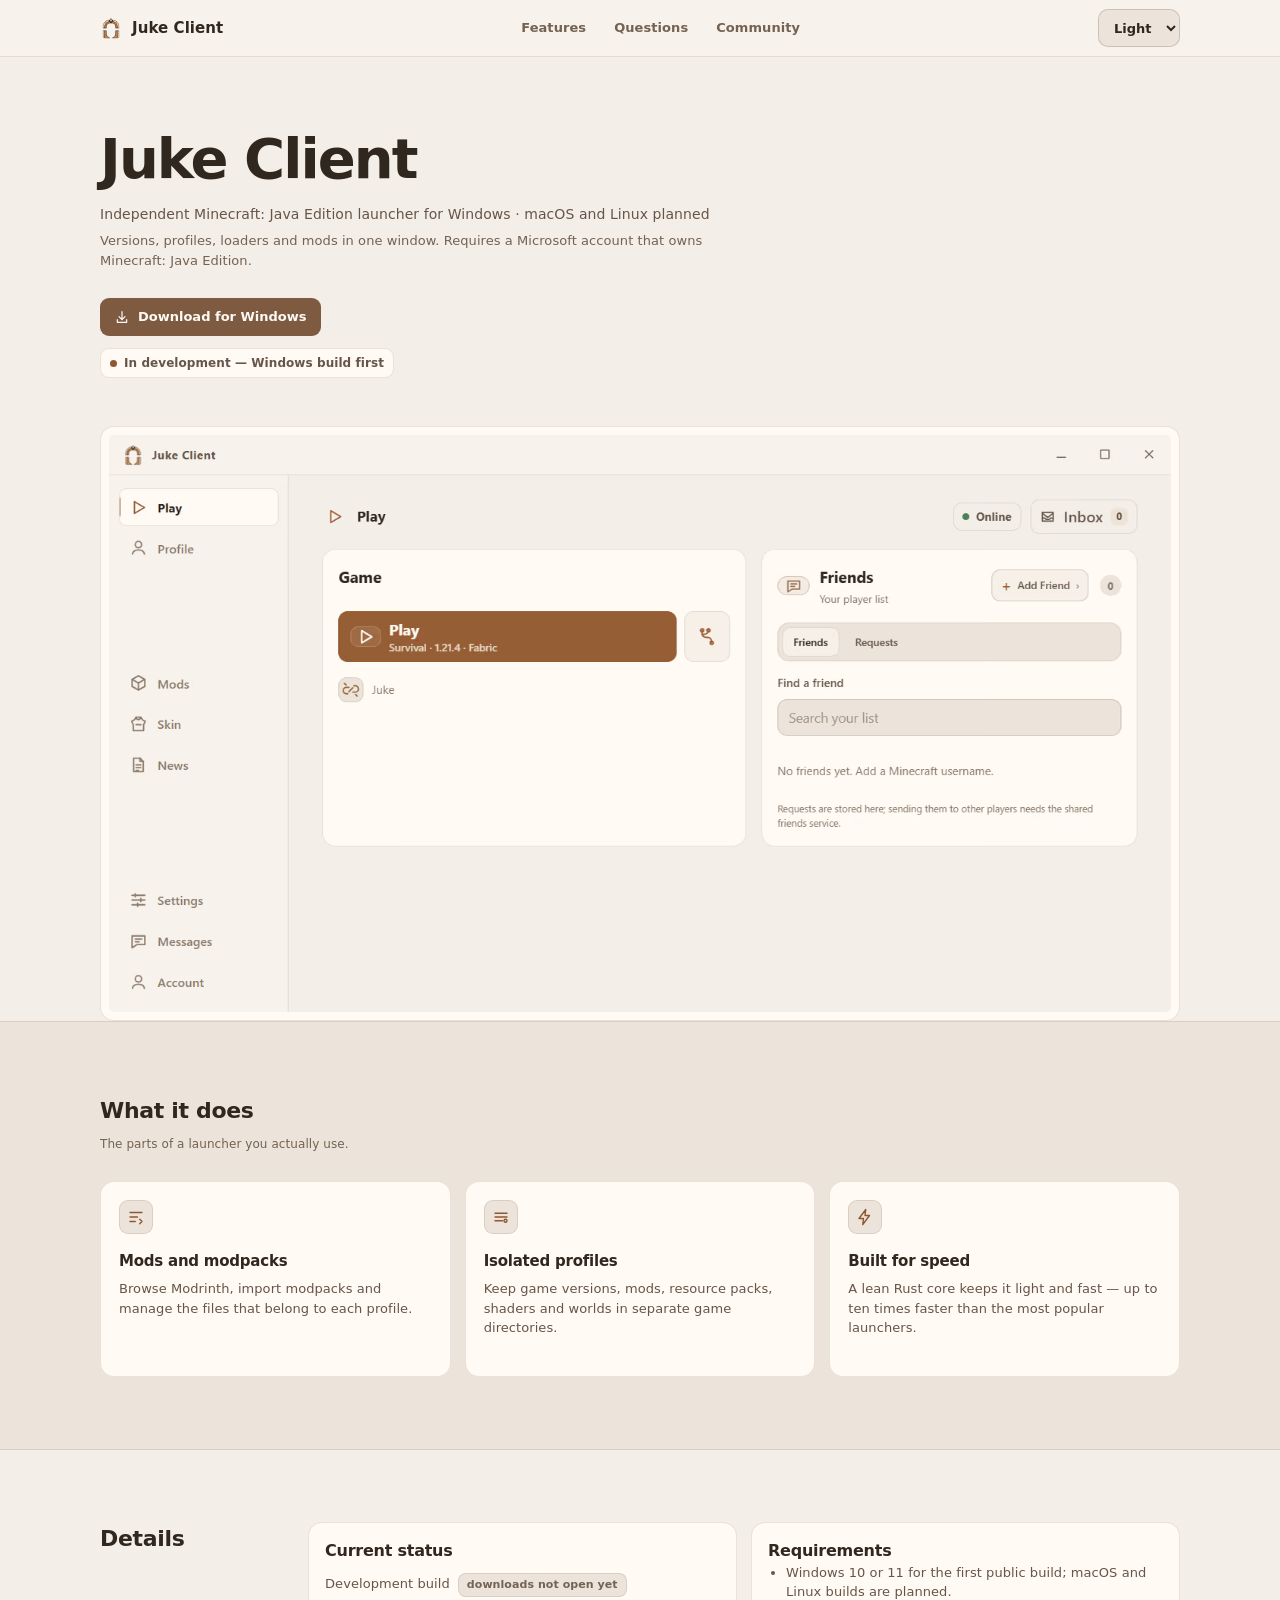
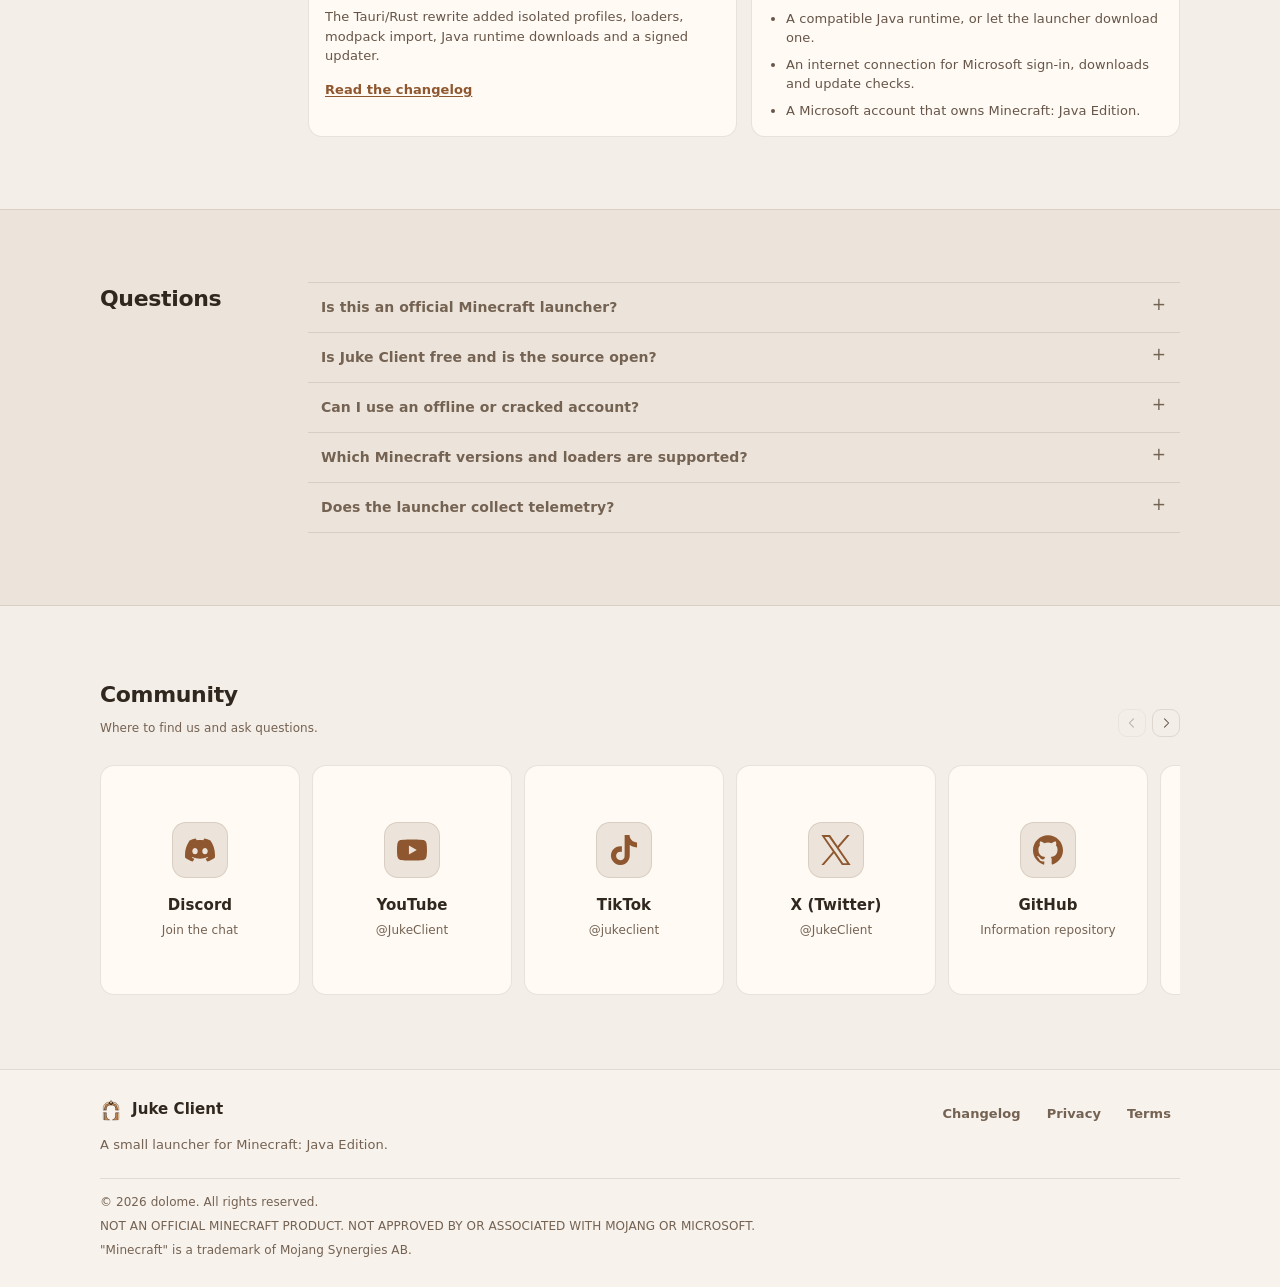
==== index.html @ 9946c4a0 "Publish redesigned static Juke Client site" ====
<!doctype html>
<html lang="en" data-theme="light">
<head>
  <meta charset="utf-8">
  <meta name="viewport" content="width=device-width, initial-scale=1">
  <title>Juke Client — Minecraft launcher for Windows</title>
  <meta name="description" content="Juke Client is an independent Minecraft: Java Edition launcher for Windows. Manage versions, profiles, loaders and mods in one app. macOS and Linux are planned.">
  <meta name="referrer" content="strict-origin-when-cross-origin">
  <meta http-equiv="Content-Security-Policy" content="default-src 'none'; base-uri 'none'; object-src 'none'; form-action 'none'; frame-src 'none'; child-src 'none'; worker-src 'none'; manifest-src 'self'; media-src 'none'; connect-src 'self'; img-src 'self' data:; font-src 'none'; script-src 'self'; style-src 'self'; upgrade-insecure-requests">
  <meta name="theme-color">
  <link rel="canonical" href="https://dolome.github.io/Juke-Client-Info/">
  <meta property="og:type" content="website">
  <meta property="og:site_name" content="Juke Client">
  <meta property="og:locale" content="en_US">
  <meta property="og:title" content="Juke Client — Minecraft launcher for Windows">
  <meta property="og:description" content="Manage Minecraft versions, isolated profiles, mod loaders and mods in one independent Windows launcher. macOS and Linux are planned.">
  <meta property="og:url" content="https://dolome.github.io/Juke-Client-Info/">
  <meta property="og:image" content="https://dolome.github.io/Juke-Client-Info/assets/social-preview.png">
  <meta property="og:image:width" content="1200">
  <meta property="og:image:height" content="630">
  <meta property="og:image:alt" content="Juke Client launcher preview">
  <meta name="twitter:card" content="summary_large_image">
  <meta name="twitter:title" content="Juke Client — Minecraft launcher for Windows">
  <meta name="twitter:description" content="Versions, profiles, loaders and mods in one independent Windows launcher. macOS and Linux are planned.">
  <meta name="twitter:image" content="https://dolome.github.io/Juke-Client-Info/assets/social-preview.png">
  <link rel="icon" href="assets/favicon.ico" sizes="any">
  <link rel="icon" href="assets/juke-icon.png" type="image/png">
  <link rel="apple-touch-icon" href="assets/apple-touch-icon.png">
  <link rel="manifest" href="site.webmanifest">
  <link rel="stylesheet" href="styles.css">
  <script src="theme-init.js"></script>
</head>
<body>
  <a class="skip-link" href="#main">Skip to content</a>

  <header class="site-header" id="top">
    <div class="container header-inner">
      <a class="brand" href="#top">
        <img src="assets/juke-icon.png" alt="" width="22" height="22">
        <span>Juke Client</span>
      </a>
      <nav class="site-nav" id="site-nav" aria-label="Main navigation">
        <a href="#features">Features</a>
        <a href="#questions">Questions</a>
        <a href="#community">Community</a>
      </nav>
      <div class="header-actions">
        <div class="theme-control">
          <label class="visually-hidden" for="theme-select">Colour theme</label>
          <select class="theme-select" id="theme-select" data-theme-select aria-keyshortcuts="S">
            <option value="light">Light</option>
            <option value="dark">Dark</option>
          </select>
        </div>
        <button class="nav-toggle" type="button" aria-expanded="false" aria-controls="site-nav" aria-label="Open navigation">
          <span></span><span></span>
        </button>
      </div>
      <span class="visually-hidden" id="theme-status" role="status" aria-live="polite"></span>
    </div>
  </header>

  <main id="main">
    <section class="hero" aria-labelledby="hero-title">
      <div class="container hero-copy">
        <h1 id="hero-title">Juke Client</h1>
        <p class="intro">Independent Minecraft: Java Edition launcher for Windows · macOS and Linux planned</p>
        <p class="lede">Versions, profiles, loaders and mods in one window. Requires a Microsoft account that owns Minecraft: Java Edition.</p>
        <div class="hero-actions">
          <button class="button primary" type="button" aria-disabled="true" aria-describedby="download-status">
            <svg class="ui-icon" viewBox="0 0 24 24" aria-hidden="true"><path d="M12 4v12M7.5 11.5 12 16l4.5-4.5"/><path d="M5 16v4h14v-4"/></svg>
            Download for Windows
          </button>
        </div>
        <p class="hero-note" id="download-status">In development — Windows build first</p>
      </div>

      <div class="container screenshot-wrap">
        <div class="panel screenshot-panel">
          <picture class="screenshot-picture" data-screenshot-picture>
            <source data-screenshot-source="avif-dark" type="image/avif" media="(prefers-color-scheme: dark)" srcset="assets/app-screenshot-700.avif 700w, assets/app-screenshot-1400.avif 1400w" sizes="(max-width: 640px) calc(100vw - 44px), (max-width: 1128px) calc(100vw - 60px), 1068px">
            <source data-screenshot-source="webp-dark" type="image/webp" media="(prefers-color-scheme: dark)" srcset="assets/app-screenshot-700.webp 700w, assets/app-screenshot-1400.webp 1400w" sizes="(max-width: 640px) calc(100vw - 44px), (max-width: 1128px) calc(100vw - 60px), 1068px">
            <source data-screenshot-source="png-dark" type="image/png" media="(prefers-color-scheme: dark)" srcset="assets/app-screenshot-700.png 700w, assets/app-screenshot.png 1400w" sizes="(max-width: 640px) calc(100vw - 44px), (max-width: 1128px) calc(100vw - 60px), 1068px">
            <source data-screenshot-source="avif-light" type="image/avif" srcset="assets/app-screenshot-light-700.avif 700w, assets/app-screenshot-light-1400.avif 1400w" sizes="(max-width: 640px) calc(100vw - 44px), (max-width: 1128px) calc(100vw - 60px), 1068px">
            <source data-screenshot-source="webp-light" type="image/webp" srcset="assets/app-screenshot-light-700.webp 700w, assets/app-screenshot-light-1400.webp 1400w" sizes="(max-width: 640px) calc(100vw - 44px), (max-width: 1128px) calc(100vw - 60px), 1068px">
            <img class="screenshot" data-screenshot src="assets/app-screenshot-light.png" srcset="assets/app-screenshot-light-700.png 700w, assets/app-screenshot-light.png 1400w" sizes="(max-width: 640px) calc(100vw - 44px), (max-width: 1128px) calc(100vw - 60px), 1068px" width="1400" height="760" alt="Juke Client Play screen showing a Minecraft Java Edition version with the Fabric loader" decoding="async" fetchpriority="high">
          </picture>
        </div>
      </div>
    </section>

    <section class="section section-alt" id="features" aria-labelledby="features-title">
      <div class="container">
        <div class="section-heading">
          <h2 id="features-title">What it does</h2>
          <p class="section-lead">The parts of a launcher you actually use.</p>
        </div>
        <div class="feature-grid">
          <article class="feature-card">
            <span class="feature-icon"><svg class="ui-icon" viewBox="0 0 24 24" aria-hidden="true"><path d="M4 6h16M4 12h10M4 18h7"/><path d="m17 15 3 3-3 3"/></svg></span>
            <h3>Mods and modpacks</h3>
            <p>Browse Modrinth, import modpacks and manage the files that belong to each profile.</p>
          </article>
          <article class="feature-card">
            <span class="feature-icon"><svg class="ui-icon" viewBox="0 0 24 24" aria-hidden="true"><path d="M4 7h16M4 12h16M4 17h10"/><circle cx="18" cy="17" r="2"/></svg></span>
            <h3>Isolated profiles</h3>
            <p>Keep game versions, mods, resource packs, shaders and worlds in separate game directories.</p>
          </article>
          <article class="feature-card">
            <span class="feature-icon"><svg class="ui-icon" viewBox="0 0 24 24" aria-hidden="true"><path d="M13 2 4 14h6l-1 8 9-12h-6l1-8Z"/></svg></span>
            <h3>Built for speed</h3>
            <p>A lean Rust core keeps it light and fast — up to ten times faster than the most popular launchers.</p>
          </article>
        </div>
      </div>
    </section>

    <section class="section" id="details" aria-labelledby="details-title">
      <div class="container details-layout">
        <div class="section-heading">
          <h2 id="details-title">Details</h2>
        </div>
        <div class="details-grid">
          <article class="detail-card">
            <h3>Current status</h3>
            <p class="version-line">Development build <span>downloads not open yet</span></p>
            <p>The Tauri/Rust rewrite added isolated profiles, loaders, modpack import, Java runtime downloads and a signed updater.</p>
            <a href="changelog.html">Read the changelog</a>
          </article>
          <article class="detail-card">
            <h3>Requirements</h3>
            <ul class="detail-list">
              <li>Windows 10 or 11 for the first public build; macOS and Linux builds are planned.</li>
              <li>A compatible Java runtime, or let the launcher download one.</li>
              <li>An internet connection for Microsoft sign-in, downloads and update checks.</li>
              <li>A Microsoft account that owns Minecraft: Java Edition.</li>
            </ul>
          </article>
        </div>
      </div>
    </section>

    <section class="section section-alt" id="questions" aria-labelledby="questions-title">
      <div class="container questions-layout">
        <div class="section-heading sticky-heading">
          <h2 id="questions-title">Questions</h2>
        </div>
        <div class="faq-list">
          <details>
            <summary>Is this an official Minecraft launcher?</summary>
            <p>No. Juke Client is independent. <strong>NOT AN OFFICIAL MINECRAFT PRODUCT. NOT APPROVED BY OR ASSOCIATED WITH MOJANG OR MICROSOFT.</strong></p>
          </details>
          <details>
            <summary>Is Juke Client free and is the source open?</summary>
            <p>Public builds are intended to be free. The launcher is proprietary with no open-source license; the public <code>Juke-Client-Info</code> repository contains project information only, and <code>Juke-Client-Releases</code> contains release assets only.</p>
          </details>
          <details>
            <summary>Can I use an offline or cracked account?</summary>
            <p>No. Sign-in uses a Microsoft account that owns Minecraft: Java Edition. Offline and cracked accounts are not supported.</p>
          </details>
          <details>
            <summary>Which Minecraft versions and loaders are supported?</summary>
            <p>Juke Client launches Java Edition profiles with Vanilla, Fabric, Forge, NeoForge or Quilt, using versions from the official version list where available.</p>
          </details>
          <details>
            <summary>Does the launcher collect telemetry?</summary>
            <p>No. There is no analytics or telemetry. Network requests are limited to Microsoft sign-in, Mojang version metadata and game downloads, Java runtime downloads when needed, loader metadata and files (Fabric, Forge, NeoForge and Quilt), mod catalogs, release news and update checks. See the <a href="privacy.html">privacy page</a> for the service list.</p>
          </details>
        </div>
      </div>
    </section>

    <section class="section community-section" id="community" aria-labelledby="community-title">
      <div class="container">
        <div class="community-head">
          <div class="section-heading">
            <h2 id="community-title">Community</h2>
            <p class="section-lead">Where to find us and ask questions.</p>
          </div>
          <div class="rail-tools">
            <div class="rail-buttons">
              <button class="rail-button" type="button" data-scroll-prev aria-label="Scroll community links left">
                <svg class="ui-icon" viewBox="0 0 24 24" aria-hidden="true"><path d="m14.5 5-7 7 7 7"/></svg>
              </button>
              <button class="rail-button" type="button" data-scroll-next aria-label="Scroll community links right">
                <svg class="ui-icon" viewBox="0 0 24 24" aria-hidden="true"><path d="m9.5 5 7 7-7 7"/></svg>
              </button>
            </div>
          </div>
        </div>
        <div class="social-scroller" role="region" aria-label="Community links" tabindex="0" data-social-scroller>
          <a class="social-card" href="https://discord.gg/7H2fPjX3np" target="_blank" rel="noopener noreferrer">
            <span class="social-icon"><svg class="brand-logo" viewBox="0 0 24 24" aria-hidden="true"><path d="M20.317 4.3698a19.7913 19.7913 0 00-4.8851-1.5152.0741.0741 0 00-.0785.0371c-.211.3753-.4447.8648-.6083 1.2495-1.8447-.2762-3.68-.2762-5.4868 0-.1636-.3933-.4058-.8742-.6177-1.2495a.077.077 0 00-.0785-.037 19.7363 19.7363 0 00-4.8852 1.515.0699.0699 0 00-.0321.0277C.5334 9.0458-.319 13.5799.0992 18.0578a.0824.0824 0 00.0312.0561c2.0528 1.5076 4.0413 2.4228 5.9929 3.0294a.0777.0777 0 00.0842-.0276c.4616-.6304.8731-1.2952 1.226-1.9942a.076.076 0 00-.0416-.1057c-.6528-.2476-1.2743-.5495-1.8722-.8923a.077.077 0 01-.0076-.1277c.1258-.0943.2517-.1923.3718-.2914a.0743.0743 0 01.0776-.0105c3.9278 1.7933 8.18 1.7933 12.0614 0a.0739.0739 0 01.0785.0095c.1202.099.246.1981.3728.2924a.077.077 0 01-.0066.1276 12.2986 12.2986 0 01-1.873.8914.0766.0766 0 00-.0407.1067c.3604.698.7719 1.3628 1.225 1.9932a.076.076 0 00.0842.0286c1.961-.6067 3.9495-1.5219 6.0023-3.0294a.077.077 0 00.0313-.0552c.5004-5.177-.8382-9.6739-3.5485-13.6604a.061.061 0 00-.0312-.0286zM8.02 15.3312c-1.1825 0-2.1569-1.0857-2.1569-2.419 0-1.3332.9555-2.4189 2.157-2.4189 1.2108 0 2.1757 1.0952 2.1568 2.419 0 1.3332-.9555 2.4189-2.1569 2.4189zm7.9748 0c-1.1825 0-2.1569-1.0857-2.1569-2.419 0-1.3332.9554-2.4189 2.1569-2.4189 1.2108 0 2.1757 1.0952 2.1568 2.419 0 1.3332-.946 2.4189-2.1568 2.4189Z"/></svg></span>
            <span class="social-copy"><strong>Discord</strong><span>Join the chat</span></span>
            <span class="visually-hidden"> (opens in a new tab)</span>
          </a>
          <a class="social-card" href="https://www.youtube.com/@JukeClient" target="_blank" rel="noopener noreferrer">
            <span class="social-icon"><svg class="brand-logo" viewBox="0 0 24 24" aria-hidden="true"><path d="M23.498 6.186a3.016 3.016 0 0 0-2.122-2.136C19.505 3.545 12 3.545 12 3.545s-7.505 0-9.377.505A3.017 3.017 0 0 0 .502 6.186C0 8.07 0 12 0 12s0 3.93.502 5.814a3.016 3.016 0 0 0 2.122 2.136c1.871.505 9.376.505 9.376.505s7.505 0 9.377-.505a3.015 3.015 0 0 0 2.122-2.136C24 15.93 24 12 24 12s0-3.93-.502-5.814zM9.545 15.568V8.432L15.818 12l-6.273 3.568z"/></svg></span>
            <span class="social-copy"><strong>YouTube</strong><span>@JukeClient</span></span>
            <span class="visually-hidden"> (opens in a new tab)</span>
          </a>
          <a class="social-card" href="https://www.tiktok.com/@jukeclient" target="_blank" rel="noopener noreferrer">
            <span class="social-icon"><svg class="brand-logo" viewBox="0 0 24 24" aria-hidden="true"><path d="M12.525.02c1.31-.02 2.61-.01 3.91-.02.08 1.53.63 3.09 1.75 4.17 1.12 1.11 2.7 1.62 4.24 1.79v4.03c-1.44-.05-2.89-.35-4.2-.97-.57-.26-1.1-.59-1.62-.93-.01 2.92.01 5.84-.02 8.75-.08 1.4-.54 2.79-1.35 3.94-1.31 1.92-3.58 3.17-5.91 3.21-1.43.08-2.86-.31-4.08-1.03-2.02-1.19-3.44-3.37-3.65-5.71-.02-.5-.03-1-.01-1.49.18-1.9 1.12-3.72 2.58-4.96 1.66-1.44 3.98-2.13 6.15-1.72.02 1.48-.04 2.96-.04 4.44-.99-.32-2.15-.23-3.02.37-.63.41-1.11 1.04-1.36 1.75-.21.51-.15 1.07-.14 1.61.24 1.64 1.82 3.02 3.5 2.87 1.12-.01 2.19-.66 2.77-1.61.19-.33.4-.67.41-1.06.1-1.79.06-3.57.07-5.36.01-4.03-.01-8.05.02-12.07z"/></svg></span>
            <span class="social-copy"><strong>TikTok</strong><span>@jukeclient</span></span>
            <span class="visually-hidden"> (opens in a new tab)</span>
          </a>
          <a class="social-card" href="https://x.com/JukeClient" target="_blank" rel="noopener noreferrer">
            <span class="social-icon"><svg class="brand-logo" viewBox="0 0 24 24" aria-hidden="true"><path d="M14.234 10.162 22.977 0h-2.072l-7.591 8.824L7.251 0H.258l9.168 13.343L.258 24H2.33l8.016-9.318L16.749 24h6.993zm-2.837 3.299-.929-1.329L3.076 1.56h3.182l5.965 8.532.929 1.329 7.754 11.09h-3.182z"/></svg></span>
            <span class="social-copy"><strong>X (Twitter)</strong><span>@JukeClient</span></span>
            <span class="visually-hidden"> (opens in a new tab)</span>
          </a>
          <a class="social-card" href="https://github.com/dolome/Juke-Client-Info" target="_blank" rel="noopener noreferrer">
            <span class="social-icon"><svg class="brand-logo" viewBox="0 0 24 24" aria-hidden="true"><path d="M12 .297c-6.63 0-12 5.373-12 12 0 5.303 3.438 9.8 8.205 11.385.6.113.82-.258.82-.577 0-.285-.01-1.04-.015-2.04-3.338.724-4.042-1.61-4.042-1.61C4.422 18.07 3.633 17.7 3.633 17.7c-1.087-.744.084-.729.084-.729 1.205.084 1.838 1.236 1.838 1.236 1.07 1.835 2.809 1.305 3.495.998.108-.776.417-1.305.76-1.605-2.665-.3-5.466-1.332-5.466-5.93 0-1.31.465-2.38 1.235-3.22-.135-.303-.54-1.523.105-3.176 0 0 1.005-.322 3.3 1.23.96-.267 1.98-.399 3-.405 1.02.006 2.04.138 3 .405 2.28-1.552 3.285-1.23 3.285-1.23.645 1.653.24 2.873.12 3.176.765.84 1.23 1.91 1.23 3.22 0 4.61-2.805 5.625-5.475 5.92.42.36.81 1.096.81 2.22 0 1.606-.015 2.896-.015 3.286 0 .315.21.69.825.57C20.565 22.092 24 17.592 24 12.297c0-6.627-5.373-12-12-12"/></svg></span>
            <span class="social-copy"><strong>GitHub</strong><span>Information repository</span></span>
            <span class="visually-hidden"> (opens in a new tab)</span>
          </a>
          <a class="social-card" href="https://www.reddit.com/user/JukeClient/" target="_blank" rel="noopener noreferrer">
            <span class="social-icon"><svg class="brand-logo" viewBox="0 0 24 24" aria-hidden="true"><path d="M12 0C5.373 0 0 5.373 0 12c0 3.314 1.343 6.314 3.515 8.485l-2.286 2.286C.775 23.225 1.097 24 1.738 24H12c6.627 0 12-5.373 12-12S18.627 0 12 0Zm4.388 3.199c1.104 0 1.999.895 1.999 1.999 0 1.105-.895 2-1.999 2-.946 0-1.739-.657-1.947-1.539v.002c-1.147.162-2.032 1.15-2.032 2.341v.007c1.776.067 3.4.567 4.686 1.363.473-.363 1.064-.58 1.707-.58 1.547 0 2.802 1.254 2.802 2.802 0 1.117-.655 2.081-1.601 2.531-.088 3.256-3.637 5.876-7.997 5.876-4.361 0-7.905-2.617-7.998-5.87-.954-.447-1.614-1.415-1.614-2.538 0-1.548 1.255-2.802 2.803-2.802.645 0 1.239.218 1.712.585 1.275-.79 2.881-1.291 4.64-1.365v-.01c0-1.663 1.263-3.034 2.88-3.207.188-.911.993-1.595 1.959-1.595Zm-8.085 8.376c-.784 0-1.459.78-1.506 1.797-.047 1.016.64 1.429 1.426 1.429.786 0 1.371-.369 1.418-1.385.047-1.017-.553-1.841-1.338-1.841Zm7.406 0c-.786 0-1.385.824-1.338 1.841.047 1.017.634 1.385 1.418 1.385.785 0 1.473-.413 1.426-1.429-.046-1.017-.721-1.797-1.506-1.797Zm-3.703 4.013c-.974 0-1.907.048-2.77.135-.147.015-.241.168-.183.305.483 1.154 1.622 1.964 2.953 1.964 1.33 0 2.47-.81 2.953-1.964.057-.137-.037-.29-.184-.305-.863-.087-1.795-.135-2.769-.135Z"/></svg></span>
            <span class="social-copy"><strong>Reddit</strong><span>u/JukeClient profile</span></span>
            <span class="visually-hidden"> (opens in a new tab)</span>
          </a>
          <a class="social-card" href="https://t.me/+VQWw-lqAehY3ZDhi" target="_blank" rel="noopener noreferrer">
            <span class="social-icon"><svg class="brand-logo" viewBox="0 0 24 24" aria-hidden="true"><path d="M11.944 0A12 12 0 0 0 0 12a12 12 0 0 0 12 12 12 12 0 0 0 12-12A12 12 0 0 0 12 0a12 12 0 0 0-.056 0zm4.962 7.224c.1-.002.321.023.465.14a.506.506 0 0 1 .171.325c.016.093.036.306.02.472-.18 1.898-.962 6.502-1.36 8.627-.168.9-.499 1.201-.82 1.23-.696.065-1.225-.46-1.9-.902-1.056-.693-1.653-1.124-2.678-1.8-1.185-.78-.417-1.21.258-1.91.177-.184 3.247-2.977 3.307-3.23.007-.032.014-.15-.056-.212s-.174-.041-.249-.024c-.106.024-1.793 1.14-5.061 3.345-.48.33-.913.49-1.302.48-.428-.008-1.252-.241-1.865-.44-.752-.245-1.349-.374-1.297-.789.027-.216.325-.437.893-.663 3.498-1.524 5.83-2.529 6.998-3.014 3.332-1.386 4.025-1.627 4.476-1.635z"/></svg></span>
            <span class="social-copy"><strong>Telegram</strong><span>Juke Client chat</span></span>
            <span class="visually-hidden"> (opens in a new tab)</span>
          </a>
        </div>
      </div>
    </section>
  </main>

  <footer class="site-footer">
    <div class="container footer-inner">
      <div>
        <a class="brand" href="#top">
          <img src="assets/juke-icon.png" alt="" width="22" height="22">
          <span>Juke Client</span>
        </a>
        <p>A small launcher for Minecraft: Java Edition.</p>
      </div>
      <nav aria-label="Footer navigation">
        <a href="changelog.html">Changelog</a>
        <a href="privacy.html">Privacy</a>
        <a href="terms.html">Terms</a>
      </nav>
    </div>
    <div class="container footer-bottom">
      <p>© 2026 dolome. All rights reserved.</p>
      <p>NOT AN OFFICIAL MINECRAFT PRODUCT. NOT APPROVED BY OR ASSOCIATED WITH MOJANG OR MICROSOFT.</p>
      <p>"Minecraft" is a trademark of Mojang Synergies AB.</p>
    </div>
  </footer>

  <script src="script.js" defer></script>
</body>
</html>
---- styles.css ----
/* Juke Client site — the same graphite, wood and brass tokens as the launcher. */
:root {
  color-scheme: light;
  --bg: #f3eee8;
  --bg-soft: #ece4da;
  --rail: #f7f2ec;
  --surface: #fffaf4;
  --surface-raised: #f7f0e8;
  --surface-hover: #eee3d7;
  --surface-inset: #ece4da;
  --line: rgba(75, 52, 34, .12);
  --line-strong: rgba(75, 52, 34, .2);
  --text: #30271f;
  --text-soft: #665548;
  --muted: #746252;
  --accent: #8e572f;
  --accent-strong: #7e4b2a;
  --accent-ink: #fffaf3;
  --danger: #b34c47;
  --success: #4d8258;
  --shadow: 0 18px 50px rgba(28, 42, 44, .1);
  --radius-lg: 14px;
  --radius-md: 10px;
  --radius-sm: 8px;
  /* Single source for the <meta name="theme-color"> values used by both JS files. */
  --theme-color-light: #f3eee8;
  --theme-color-dark: #1c1916;
}

html[data-theme="dark"] {
  color-scheme: dark;
  --bg: #1c1916;
  --bg-soft: #211c18;
  --rail: #1e1a17;
  --surface: #28221d;
  --surface-raised: #302820;
  --surface-hover: #3b3128;
  --surface-inset: #241f1a;
  --line: rgba(255, 255, 255, .1);
  --line-strong: rgba(255, 255, 255, .18);
  --text: #ededed;
  --text-soft: #bcbcbc;
  --muted: #969696;
  --accent: #d3935c;
  --accent-strong: #ad7043;
  --accent-ink: #28190f;
  --danger: #ef8e82;
  --success: #9acb9a;
  --shadow: 0 16px 40px rgba(0, 0, 0, .2);
}

*, *::before, *::after { box-sizing: border-box; }
[hidden] { display: none !important; }
html { scroll-behavior: smooth; scroll-padding-top: 76px; }
body {
  margin: 0;
  background: var(--bg);
  color: var(--text);
  font: 400 14px/1.5 "Segoe UI", Inter, system-ui, sans-serif;
  letter-spacing: .005em;
  -webkit-font-smoothing: antialiased;
  transition: background-color .25s ease, color .25s ease;
}
img { display: block; max-width: 100%; }
a { color: inherit; }
button, select { color: inherit; font: inherit; }
button { cursor: pointer; }
button:disabled { cursor: not-allowed; }
h1, h2, h3 { margin: 0; font-weight: 700; letter-spacing: -.015em; }
p, ul, ol { margin: 0; }
:focus-visible { outline: 2px solid var(--accent); outline-offset: 3px; }
::selection { background: var(--accent); color: var(--accent-ink); }

.visually-hidden {
  position: absolute !important;
  width: 1px !important;
  height: 1px !important;
  padding: 0 !important;
  margin: -1px !important;
  overflow: hidden !important;
  clip: rect(0, 0, 0, 0) !important;
  white-space: nowrap !important;
  border: 0 !important;
}

.ui-icon {
  width: 18px;
  height: 18px;
  fill: none;
  stroke: currentColor;
  stroke-width: 1.8;
  stroke-linecap: round;
  stroke-linejoin: round;
  flex: 0 0 auto;
  transition: color .15s ease, transform .15s ease;
}

.container { width: min(1080px, calc(100% - 48px)); margin-inline: auto; }
.skip-link {
  position: fixed;
  z-index: 100;
  top: -60px;
  left: 16px;
  padding: 8px 13px;
  border: 1px solid transparent;
  border-radius: 9px;
  background: var(--accent);
  color: var(--accent-ink);
  font-size: 12px;
  font-weight: 630;
  line-height: 1.25;
  text-decoration: none;
}
.skip-link:focus { top: 12px; }

/* Header — the same rail, nav buttons and controls as the launcher titlebar. */
.site-header {
  position: sticky;
  top: 0;
  z-index: 50;
  border-bottom: 1px solid var(--line);
  background: var(--rail);
}
.header-inner {
  display: flex;
  align-items: center;
  justify-content: space-between;
  gap: 24px;
  min-height: 56px;
}
.brand {
  display: inline-flex;
  align-items: center;
  gap: 10px;
  color: var(--text);
  font-size: 15px;
  font-weight: 650;
  text-decoration: none;
}
.brand img { width: 22px; height: 22px; border-radius: 7px; }
.site-nav { display: flex; align-items: center; gap: 6px; }
.site-nav a {
  padding: 7px 10px;
  border: 1px solid transparent;
  border-radius: 8px;
  color: var(--muted);
  font-size: 13px;
  font-weight: 590;
  text-decoration: none;
  transition: color .14s ease, background-color .14s ease, border-color .14s ease;
}
.site-nav a:hover {
  border-color: var(--line);
  background: var(--surface);
  color: var(--text);
}
.rail-button {
  display: inline-flex;
  width: 32px;
  height: 32px;
  align-items: center;
  justify-content: center;
  padding: 0;
  border: 1px solid var(--line);
  border-radius: 9px;
  background: transparent;
  color: var(--text-soft);
  transition: color .14s ease, background-color .14s ease, border-color .14s ease;
}
.rail-button:hover:not([aria-disabled="true"]) {
  border-color: var(--line-strong);
  background: var(--surface-hover);
  color: var(--accent);
}
.header-actions { display: inline-flex; align-items: center; gap: 8px; }
.theme-select {
  min-height: 38px;
  padding: 8px 11px;
  border: 1px solid var(--line-strong);
  border-radius: 10px;
  outline: 0;
  background: var(--surface-inset);
  color: var(--text);
  cursor: pointer;
  font-size: 13px;
  font-weight: 600;
  line-height: 1.25;
  transition: border-color .16s ease, background-color .16s ease;
}
.theme-select:hover { border-color: color-mix(in srgb, var(--accent) 35%, var(--line-strong)); }
.theme-select:focus { border-color: var(--accent); background: var(--surface); }
.nav-toggle { display: none; }
/* Without JavaScript there is no saved theme to apply and no rail state to
   track, so hide those controls instead of showing ones that do nothing. */
html:not(.js) .theme-control,
html:not(.js) .rail-tools { display: none; }

/* Buttons — launcher .button / .button.primary / .play:disabled patterns. */
.button {
  display: inline-flex;
  align-items: center;
  justify-content: center;
  gap: 8px;
  min-height: 38px;
  padding: 8px 13px;
  border: 1px solid var(--line-strong);
  border-radius: 9px;
  background: var(--surface-raised);
  color: var(--text-soft);
  cursor: pointer;
  font-size: 13px;
  font-weight: 630;
  line-height: 1.25;
  text-align: center;
  text-decoration: none;
  transition: background-color .14s ease, border-color .14s ease, color .14s ease, transform .14s ease;
}
.button:hover:not([aria-disabled="true"]) {
  border-color: var(--line-strong);
  background: var(--surface-hover);
  color: var(--text);
}
.button:active:not([aria-disabled="true"]) { transform: translateY(1px) scale(.99); }
.button.primary {
  border-color: transparent;
  background: var(--accent);
  color: var(--accent-ink);
}
.button.primary:hover:not([aria-disabled="true"]) {
  border-color: transparent;
  background: var(--accent-strong);
  color: var(--accent-ink);
}
/* The not-yet-available CTA keeps the launcher's muted Play-button look.
   Only saturation is reduced: opacity would drop text contrast below AA. */
.button[aria-disabled="true"] {
  cursor: not-allowed;
  border-color: transparent;
  background: var(--accent);
  color: var(--accent-ink);
  filter: saturate(.65);
}
.button .ui-icon { width: 16px; height: 16px; }
.rail-button:hover .ui-icon,
.button:not(.primary):hover .ui-icon,
.nav-toggle:hover .ui-icon { color: var(--accent); }
.button.primary:hover .ui-icon { color: var(--accent-ink); }

.panel {
  min-width: 0;
  border: 1px solid var(--line);
  border-radius: var(--radius-lg);
  background: var(--surface);
  box-shadow: none;
}

/* Hero */
.hero { padding: 72px 0 0; }
.hero-copy h1 { font-size: clamp(40px, 5.2vw, 56px); line-height: 1.06; letter-spacing: -.035em; }
.intro { max-width: 760px; margin-top: 16px; color: var(--text-soft); font-size: 14px; }
.lede { max-width: 620px; margin-top: 6px; color: var(--muted); font-size: 13px; }
.hero-actions { margin-top: 28px; }
/* Matches the launcher's compact .online-summary status chip. */
.hero-note {
  display: inline-flex;
  min-height: 30px;
  align-items: center;
  gap: 7px;
  margin-top: 12px;
  padding: 4px 9px;
  border: 1px solid var(--line);
  border-radius: 9px;
  background: var(--surface);
  color: var(--text-soft);
  font-size: 12px;
  font-weight: 600;
}
.hero-note::before {
  width: 7px;
  height: 7px;
  border-radius: 50%;
  background: var(--accent);
  content: "";
}
.screenshot-wrap { margin-top: 48px; }
.screenshot-panel { padding: 8px; }
.screenshot-picture { display: block; }
.screenshot {
  width: 100%;
  height: auto;
  border-radius: 5px;
  background: var(--surface-inset);
  opacity: 1;
  transition: opacity 200ms ease;
}
.screenshot.is-swapping { opacity: .5; }

/* Sections */
.section { padding: 72px 0; }
.section-alt { background: var(--bg-soft); border-block: 1px solid var(--line); }
.section-heading h2 { font-size: 22px; }
.section-lead { margin-top: 8px; color: var(--muted); font-size: 12px; }
.section-lead a { color: var(--accent); font-weight: 600; text-decoration: underline; text-underline-offset: 2px; }
.section-lead a:hover { text-decoration-thickness: 2px; }
.sticky-heading { position: sticky; top: 88px; }

/* Features — launcher cards: fixed radius, quiet borders, accent on hover. */
.feature-grid {
  display: grid;
  grid-template-columns: repeat(3, minmax(0, 1fr));
  gap: 14px;
  margin-top: 28px;
}
.feature-card {
  min-height: 196px;
  padding: 18px;
  border: 1px solid var(--line);
  border-radius: var(--radius-lg);
  background: var(--surface);
  transition: border-color .14s ease, background-color .14s ease;
}
.feature-card:hover { border-color: var(--line-strong); }
.feature-icon {
  display: grid;
  width: 34px;
  height: 34px;
  place-items: center;
  border: 1px solid var(--line);
  border-radius: 9px;
  background: var(--surface-inset);
  color: var(--accent);
}
.feature-card h3 { margin-top: 16px; font-size: 15px; }
.feature-card p { margin-top: 7px; color: var(--text-soft); font-size: 13px; }

/* Details */
.details-layout {
  display: grid;
  grid-template-columns: 160px minmax(0, 1fr);
  gap: 48px;
  align-items: start;
}
.details-grid {
  display: grid;
  grid-template-columns: repeat(2, minmax(0, 1fr));
  gap: 14px;
}
.detail-card {
  padding: 16px;
  border: 1px solid var(--line);
  border-radius: var(--radius-lg);
  background: var(--surface);
  transition: border-color .14s ease, background-color .14s ease;
}
.detail-card:hover { border-color: color-mix(in srgb, var(--accent) 48%, var(--line)); }
.detail-card h3 { font-size: 16px; }
.detail-card p { margin-top: 10px; color: var(--text-soft); font-size: 13px; }
.detail-card a { display: inline-block; margin-top: 14px; color: var(--accent); font-size: 13px; font-weight: 600; text-decoration: underline; text-underline-offset: 2px; }
.detail-card a:hover { text-decoration-thickness: 2px; }
.version-line { display: flex; align-items: baseline; gap: 8px; }
.version-line span {
  padding: 3px 8px;
  border: 1px solid var(--line);
  border-radius: 8px;
  background: var(--surface-inset);
  color: var(--muted);
  font-size: 11px;
  font-weight: 600;
}
.detail-list { padding-left: 18px; color: var(--text-soft); font-size: 13px; }
.detail-list li + li { margin-top: 7px; }

/* Questions */
.questions-layout {
  display: grid;
  grid-template-columns: 160px minmax(0, 1fr);
  gap: 48px;
  align-items: start;
}
.faq-list { border-top: 1px solid var(--line); }
.faq-list details { border-bottom: 1px solid var(--line); }
/* Accordion rows reuse the launcher's .nav-btn interaction pattern. */
.faq-list summary {
  position: relative;
  margin: 2px 0;
  padding: 11px 34px 11px 12px;
  border: 1px solid transparent;
  border-radius: 8px;
  color: var(--muted);
  cursor: pointer;
  font-size: 14px;
  font-weight: 590;
  list-style: none;
  transition: color .14s ease, background-color .14s ease, border-color .14s ease;
}
.faq-list summary::-webkit-details-marker { display: none; }
.faq-list summary:hover {
  border-color: var(--line);
  background: var(--surface);
  color: var(--text);
}
.faq-list details[open] summary {
  border-color: var(--line);
  background: var(--surface);
  color: var(--accent);
}
.faq-list summary::after {
  position: absolute;
  top: 10px;
  right: 13px;
  color: var(--muted);
  content: "+";
  font-size: 17px;
  font-weight: 400;
  line-height: 1;
}
.faq-list details[open] summary::after { color: var(--accent); content: "\2013"; }
.faq-list p {
  max-width: 680px;
  padding: 0 32px 16px 12px;
  color: var(--text-soft);
  font-size: 13px;
}
.faq-list p + p { margin-top: -10px; }
.faq-list code, .prose code {
  padding: 2px 6px;
  border: 1px solid var(--line);
  border-radius: 6px;
  background: var(--surface-inset);
  color: var(--accent);
  font-family: ui-monospace, SFMono-Regular, Consolas, monospace;
  font-size: 12px;
}
.faq-list a { color: var(--accent); text-decoration: underline; text-underline-offset: 2px; }
.faq-list a:hover { text-decoration-thickness: 2px; }

/* Community */
.community-section { padding-block: 72px; }
.community-head {
  display: flex;
  align-items: flex-end;
  justify-content: space-between;
  gap: 24px;
}
.rail-tools { display: flex; flex: 0 0 auto; align-items: center; }
.rail-buttons { display: flex; gap: 6px; }
.rail-button { width: 28px; height: 28px; }
.rail-button .ui-icon { width: 14px; height: 14px; }
.rail-button[aria-disabled="true"] { opacity: .4; cursor: default; }
.social-scroller {
  display: flex;
  gap: 12px;
  margin-top: 26px;
  padding: 2px;
  overflow-x: auto;
  overflow-y: hidden;
  overscroll-behavior-x: contain;
  scroll-snap-type: x mandatory;
  -webkit-overflow-scrolling: touch;
  /* Navigation is via the arrow buttons, pointer drag and keyboard. */
  scrollbar-width: none;
  -ms-overflow-style: none;
}
.social-scroller::-webkit-scrollbar { display: none; }
/* Without JS the arrows are hidden, so keep a usable mouse scrollbar. */
html:not(.js) .social-scroller { scrollbar-width: auto; -ms-overflow-style: auto; }
html:not(.js) .social-scroller::-webkit-scrollbar { display: block; }
.social-scroller.is-pointer-down { user-select: none; }
.social-scroller.is-dragging {
  cursor: grabbing;
  user-select: none;
  scroll-snap-type: none;
}
.social-scroller.is-dragging .social-card { pointer-events: none; }
.social-card {
  position: relative;
  display: flex;
  flex: 0 0 200px;
  flex-direction: column;
  align-items: center;
  justify-content: center;
  gap: 16px;
  min-height: 230px;
  padding: 18px 14px;
  border: 1px solid var(--line);
  border-radius: var(--radius-lg);
  background: var(--surface);
  color: var(--text);
  scroll-snap-align: start;
  text-align: center;
  text-decoration: none;
  -webkit-user-drag: none;
}
.social-card:hover { border-color: color-mix(in srgb, var(--accent) 48%, var(--line)); background: var(--surface-raised); }
.social-card:focus-visible { outline-offset: -3px; }
.social-icon {
  display: grid;
  width: 56px;
  height: 56px;
  place-items: center;
  border: 1px solid var(--line);
  border-radius: var(--radius-lg);
  background: var(--surface-inset);
  color: var(--accent);
  transition: color .14s ease, background-color .14s ease, border-color .14s ease;
}
.social-card:hover .social-icon { border-color: var(--line-strong); background: var(--surface-hover); }
.brand-logo { width: 30px; height: 30px; fill: currentColor; stroke: none; }
.social-copy strong { display: block; font-size: 15px; font-weight: 600; }
.social-copy > span {
  display: block;
  margin-top: 4px;
  color: var(--muted);
  font-size: 12px;
  overflow-wrap: anywhere;
}

/* Footer */
.site-footer { padding: 28px 0; border-top: 1px solid var(--line); background: var(--rail); }
.footer-inner { display: flex; justify-content: space-between; gap: 32px; }
.footer-inner > div > p { margin-top: 8px; color: var(--muted); font-size: 13px; }
.footer-inner nav { display: flex; flex-wrap: wrap; align-items: flex-start; gap: 4px 8px; }
.footer-inner nav a {
  padding: 5px 8px;
  border: 1px solid transparent;
  border-radius: 8px;
  color: var(--muted);
  font-size: 13px;
  font-weight: 590;
  text-decoration: none;
  transition: color .14s ease, background-color .14s ease, border-color .14s ease;
}
.footer-inner nav a:hover { border-color: var(--line); background: var(--surface); color: var(--text); }
.footer-bottom {
  margin-top: 24px;
  padding-top: 14px;
  border-top: 1px solid var(--line);
  color: var(--muted);
  font-size: 12px;
}
.footer-bottom p + p { margin-top: 6px; }
.site-footer-simple { padding: 20px 0; }
.site-footer-simple .footer-bottom { margin-top: 0; padding-top: 0; border-top: 0; }

/* Prose pages */
.prose { max-width: 760px; padding: 64px 0 88px; }
.eyebrow {
  color: var(--accent);
  font-size: 11px;
  font-weight: 700;
  letter-spacing: .08em;
  text-transform: uppercase;
}
.prose h1 { margin-top: 8px; font-size: 32px; letter-spacing: -.025em; }
.prose-lead { margin-top: 16px; color: var(--text-soft); font-size: 14px; }
.prose h2 {
  margin: 32px 0 12px;
  padding-top: 18px;
  border-top: 1px solid var(--line);
  font-size: 17px;
}
.prose p, .prose li { color: var(--text-soft); font-size: 13px; }
.prose p + p { margin-top: 12px; }
.prose ul, .prose ol { padding-left: 20px; }
.prose li + li { margin-top: 8px; }
.prose a { color: var(--accent); font-weight: 600; text-decoration: underline; text-underline-offset: 2px; }
.prose a:hover { text-decoration-thickness: 2px; }
.prose-back { margin-top: 28px; }
.check-list, .prose-list { list-style: none; padding: 0; }
.check-list li, .prose-list li { position: relative; padding-left: 28px; }
.check-list li::before {
  position: absolute;
  left: 2px;
  color: var(--accent);
  content: "\2713";
  font-weight: 700;
}
.prose-list { counter-reset: step; }
.prose-list li { counter-increment: step; }
.prose-list li::before {
  position: absolute;
  left: 0;
  color: var(--accent);
  content: counter(step) ".";
  font-weight: 600;
}
.table-wrap {
  margin-top: 16px;
  overflow-x: auto;
  border: 1px solid var(--line);
  border-radius: var(--radius-md);
  background: var(--surface);
}
.table-wrap:focus-visible { outline-offset: -3px; }
.table-wrap table { width: 100%; border-collapse: collapse; font-size: 13px; }
.table-wrap table.table-wide { min-width: 640px; }
.table-wrap caption {
  padding: 10px 14px;
  border-bottom: 1px solid var(--line);
  background: var(--surface-raised);
  color: var(--muted);
  font-size: 12px;
  font-weight: 600;
  text-align: left;
}
.table-wrap th, .table-wrap td {
  padding: 11px 14px;
  border-bottom: 1px solid var(--line);
  text-align: left;
  vertical-align: top;
}
.table-wrap thead th {
  background: var(--surface-inset);
  color: var(--text-soft);
  font-size: 11px;
  font-weight: 700;
  letter-spacing: .05em;
  text-transform: uppercase;
}
.table-wrap tbody th { width: 30%; color: var(--text); font-weight: 650; }
.table-wrap tbody td { color: var(--text-soft); }
.table-wrap tbody tr { transition: background-color .14s ease; }
.table-wrap tbody tr:hover { background: var(--surface-hover); }
.table-wrap tr:last-child > * { border-bottom: 0; }
.table-note {
  display: block;
  margin-top: 4px;
  color: var(--muted);
  font-size: 12px;
  font-weight: 400;
  line-height: 1.4;
}
.version-date {
  color: var(--muted);
  font-size: 14px;
  font-weight: 400;
  letter-spacing: 0;
  white-space: nowrap;
}

/* 404 */
.error-page { padding: 88px 0; }
.error-panel { max-width: 620px; margin-inline: auto; padding: 40px; text-align: center; }
.error-panel h1 { margin-top: 8px; font-size: 32px; }
.error-panel > p:not(.eyebrow) { margin-top: 12px; color: var(--text-soft); font-size: 14px; }
/* Peer navigation actions share one row of equal-width buttons, so no single
   label makes an uneven cluster. Two columns on small screens keep them even. */
.error-actions {
  display: grid;
  grid-template-columns: repeat(4, minmax(0, 1fr));
  gap: 10px;
  margin-top: 24px;
}

/* Theme switch: only the surfaces whose theme tokens actually change.
   Generic a/p/li/span/button selectors are deliberately absent: they made
   every hover fade and their (0,2,1) specificity killed .nav-toggle span's
   transform transition. Screenshot opacity is owned by .screenshot itself. */
html.theme-ready :is(
  body, .site-header, .site-footer, .site-nav, .brand, .theme-select,
  .nav-toggle, .rail-button, .button, .skip-link, .panel, .section-alt,
  .feature-card, .feature-icon, .detail-card, .hero-note, .faq-list,
  .faq-list summary, .version-line > span, .social-card, .social-icon,
  .social-copy strong, .table-wrap, .table-wrap thead th,
  .table-wrap caption, .table-wrap tbody tr, .footer-inner nav a,
  .faq-list code, .prose code, .error-panel
) {
  transition: background-color 180ms ease, border-color 180ms ease, color 180ms ease;
}
html.theme-ready :is(
  .intro, .lede, .section-lead, .section-lead a, .detail-card a,
  .faq-list p, .faq-list a, .social-copy > span,
  .footer-inner > div > p, .footer-bottom,
  .prose p, .prose li, .prose a,
  .table-wrap td, .table-wrap tbody th, .version-date, .eyebrow,
  .table-note, .error-panel > p:not(.eyebrow)
) {
  transition: color 180ms ease;
}

@media (max-width: 860px) {
  /* Three feature cards stay in one three-up row until the phone breakpoint;
     a two-column row would leave a lone card hanging on the second line. */
  .details-layout, .questions-layout { grid-template-columns: 1fr; gap: 24px; }
  .sticky-heading { position: static; }
}

@media (max-width: 640px) {
  .container { width: calc(100% - 32px); }
  .header-inner { min-height: 52px; }
  .site-nav {
    position: static;
    flex-direction: column;
    align-items: stretch;
    gap: 0;
    padding: 8px 0 4px;
    border-bottom: 1px solid var(--line);
  }
  .site-nav a { padding: 10px 0; }
  .nav-toggle { display: none; }
  html.js .site-nav {
    position: absolute;
    top: 100%;
    right: 0;
    left: 0;
    display: none;
    flex-direction: column;
    align-items: stretch;
    gap: 0;
    padding: 8px 16px 14px;
    border-bottom: 1px solid var(--line);
    background: var(--rail);
  }
  html.js .site-nav.is-open { display: flex; }
  html.js .nav-toggle {
    display: inline-flex;
    flex-direction: column;
    justify-content: center;
    gap: 5px;
    width: 34px;
    height: 34px;
    padding: 8px;
    border: 1px solid var(--line);
    border-radius: 9px;
    background: transparent;
    color: var(--text-soft);
  }
  .nav-toggle span { display: block; height: 1px; background: var(--text); transition: transform 160ms ease; }
  .nav-toggle[aria-expanded="true"] span:first-child { transform: translateY(3px) rotate(45deg); }
  .nav-toggle[aria-expanded="true"] span:last-child { transform: translateY(-3px) rotate(-45deg); }
  .hero { padding-top: 48px; }
  .hero-copy h1 { font-size: 38px; }
  .intro { font-size: 14px; }
  .section { padding: 52px 0; }
  .screenshot-wrap { margin-top: 32px; }
  .feature-grid, .details-grid { grid-template-columns: 1fr; }
  .community-head { align-items: flex-start; flex-direction: column; gap: 12px; }
  .rail-tools { width: 100%; justify-content: space-between; }
  .social-card { flex-basis: min(200px, calc(100vw - 56px)); }
  .footer-inner { flex-direction: column; gap: 20px; }
  .prose { padding-top: 44px; }
  .prose h1 { font-size: 30px; }
  .version-date { display: block; margin-top: 4px; white-space: normal; }
  .error-page { padding: 56px 0; }
  .error-panel { padding: 28px 20px; }
  .error-actions { grid-template-columns: repeat(2, minmax(0, 1fr)); }
}

@media (prefers-reduced-motion: reduce) {
  html { scroll-behavior: auto; }
  *, *::before, *::after { animation-duration: .01ms !important; transition-duration: .01ms !important; }
}

@media print {
  /* html[data-theme="dark"] has higher specificity than :root, so printing
     must match (or beat) it or dark-theme text stays light on white paper. */
  html[data-theme] {
    color-scheme: light;
    --bg: #ffffff;
    --bg-soft: #ffffff;
    --rail: #ffffff;
    --surface: #ffffff;
    --surface-raised: #ffffff;
    --surface-hover: #ffffff;
    --surface-inset: #ffffff;
    --line: #cccccc;
    --line-strong: #999999;
    --text: #000000;
    --text-soft: #222222;
    --muted: #444444;
    --accent: #000000;
    --accent-strong: #000000;
    --accent-ink: #ffffff;
    --danger: #000000;
    --success: #000000;
    --shadow: none;
  }
  body { background: #ffffff; color: #000000; font-size: 11pt; }
  .site-header, .nav-toggle, .hero-actions, .hero-note, .rail-tools,
  .social-scroller, .skip-link, .site-footer:not(.site-footer-simple) { display: none !important; }
  .section { padding: 18pt 0; break-inside: avoid; }
  .panel, .feature-card, .detail-card, .table-wrap { box-shadow: none; }
  .table-wrap { overflow: visible !important; }
  .table-wrap table { min-width: 0 !important; }
  /* script.js opens every FAQ item for printing and restores its state after. */
  details { break-inside: avoid; }
  .faq-list summary::after { content: none; }
  a[href^="http"]::after { content: " (" attr(href) ")"; color: #444444; font-size: 9pt; }
}
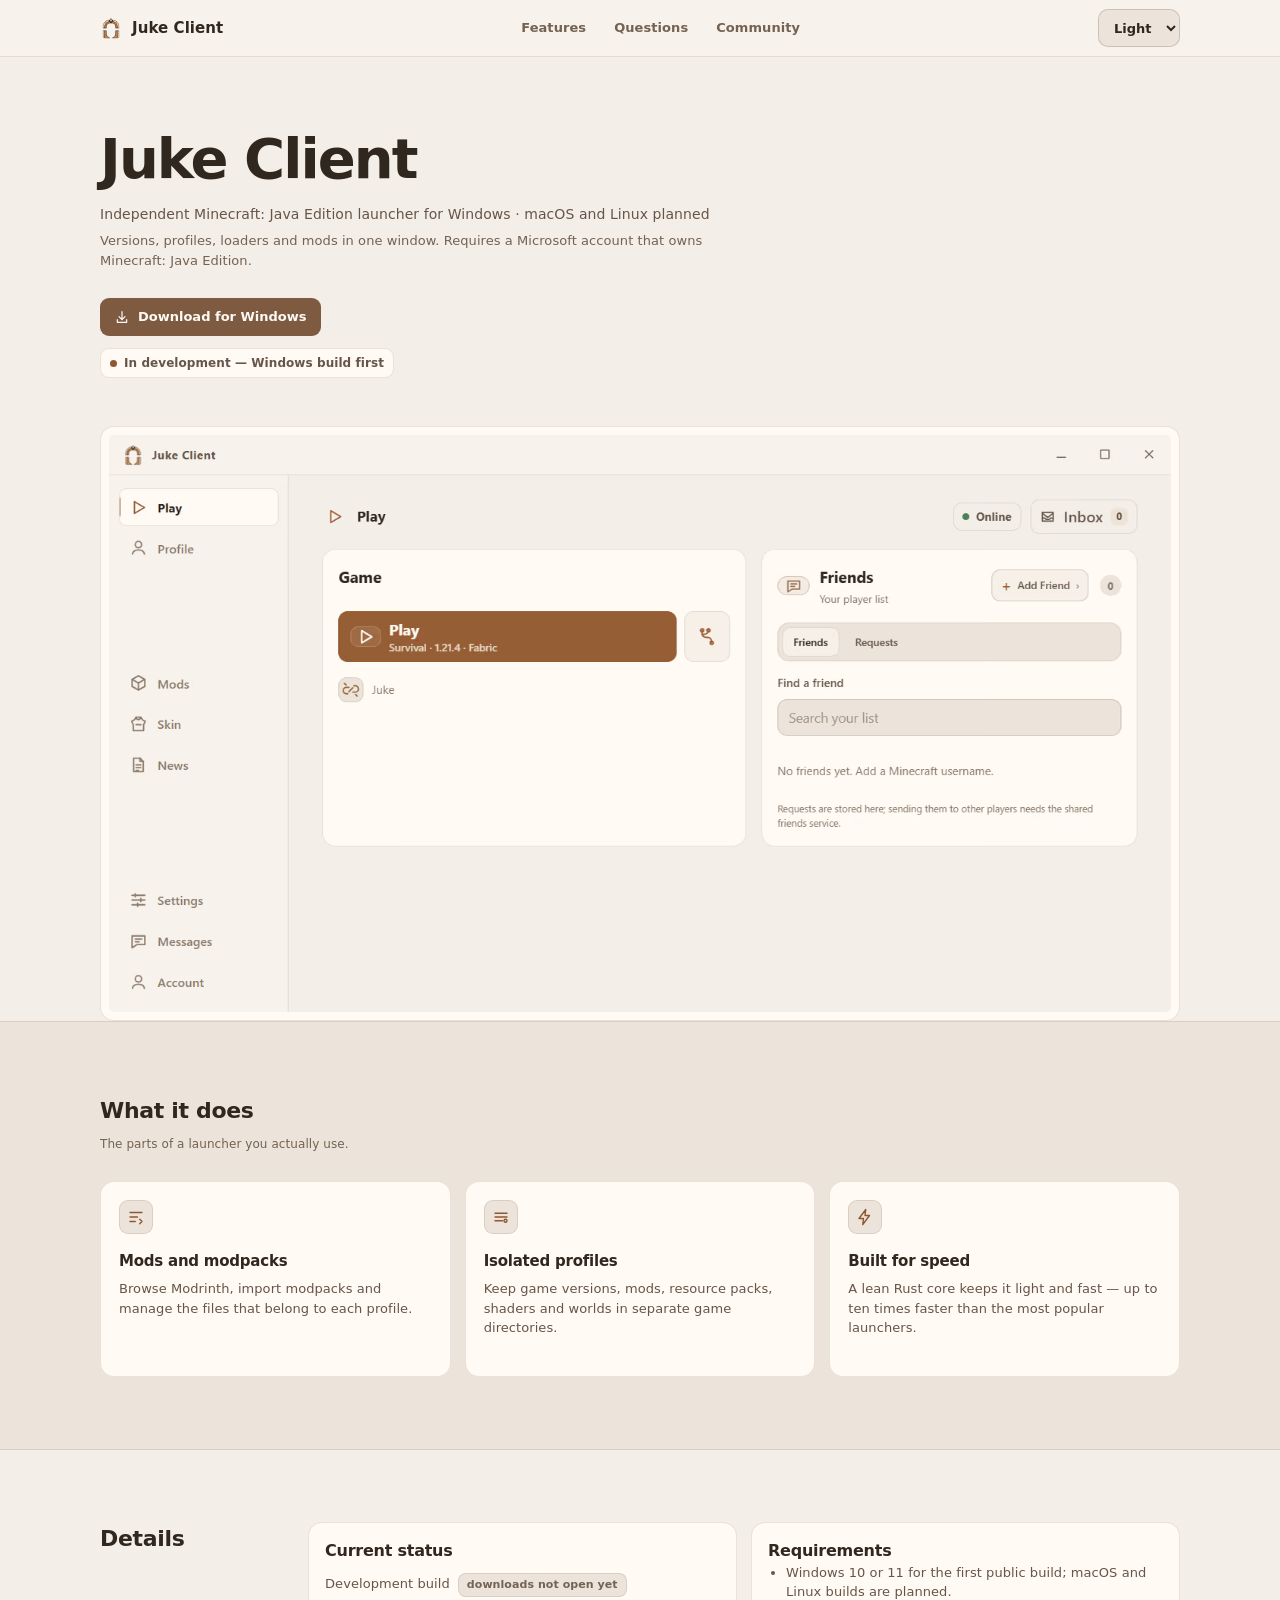
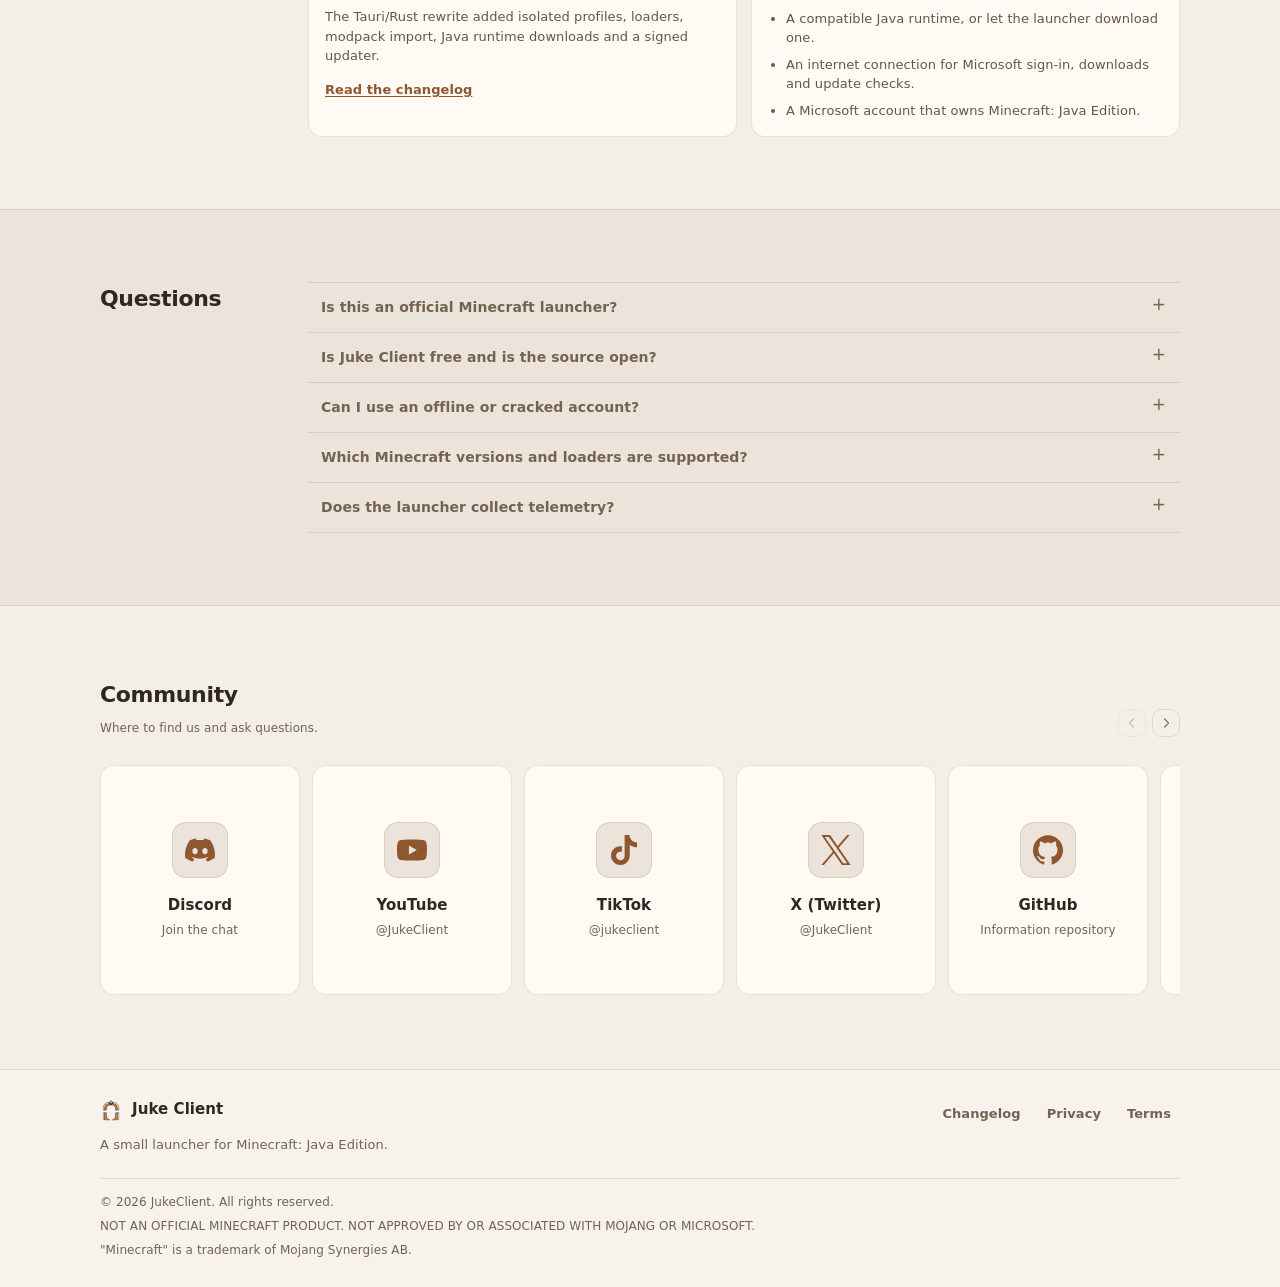
==== commit 9af2dee7: "Publish rebranded JukeClient site" ====
--- a/index.html
+++ b/index.html
@@ -8,21 +8,21 @@
   <meta name="referrer" content="strict-origin-when-cross-origin">
   <meta http-equiv="Content-Security-Policy" content="default-src 'none'; base-uri 'none'; object-src 'none'; form-action 'none'; frame-src 'none'; child-src 'none'; worker-src 'none'; manifest-src 'self'; media-src 'none'; connect-src 'self'; img-src 'self' data:; font-src 'none'; script-src 'self'; style-src 'self'; upgrade-insecure-requests">
   <meta name="theme-color">
-  <link rel="canonical" href="https://dolome.github.io/Juke-Client-Info/">
+  <link rel="canonical" href="https://jukeclient.github.io/Juke-Client-Info/">
   <meta property="og:type" content="website">
   <meta property="og:site_name" content="Juke Client">
   <meta property="og:locale" content="en_US">
   <meta property="og:title" content="Juke Client — Minecraft launcher for Windows">
   <meta property="og:description" content="Manage Minecraft versions, isolated profiles, mod loaders and mods in one independent Windows launcher. macOS and Linux are planned.">
-  <meta property="og:url" content="https://dolome.github.io/Juke-Client-Info/">
-  <meta property="og:image" content="https://dolome.github.io/Juke-Client-Info/assets/social-preview.png">
+  <meta property="og:url" content="https://jukeclient.github.io/Juke-Client-Info/">
+  <meta property="og:image" content="https://jukeclient.github.io/Juke-Client-Info/assets/social-preview.png">
   <meta property="og:image:width" content="1200">
   <meta property="og:image:height" content="630">
   <meta property="og:image:alt" content="Juke Client launcher preview">
   <meta name="twitter:card" content="summary_large_image">
   <meta name="twitter:title" content="Juke Client — Minecraft launcher for Windows">
   <meta name="twitter:description" content="Versions, profiles, loaders and mods in one independent Windows launcher. macOS and Linux are planned.">
-  <meta name="twitter:image" content="https://dolome.github.io/Juke-Client-Info/assets/social-preview.png">
+  <meta name="twitter:image" content="https://jukeclient.github.io/Juke-Client-Info/assets/social-preview.png">
   <link rel="icon" href="assets/favicon.ico" sizes="any">
   <link rel="icon" href="assets/juke-icon.png" type="image/png">
   <link rel="apple-touch-icon" href="assets/apple-touch-icon.png">
@@ -209,7 +209,7 @@
             <span class="social-copy"><strong>X (Twitter)</strong><span>@JukeClient</span></span>
             <span class="visually-hidden"> (opens in a new tab)</span>
           </a>
-          <a class="social-card" href="https://github.com/dolome/Juke-Client-Info" target="_blank" rel="noopener noreferrer">
+          <a class="social-card" href="https://github.com/JukeClient/Juke-Client-Info" target="_blank" rel="noopener noreferrer">
             <span class="social-icon"><svg class="brand-logo" viewBox="0 0 24 24" aria-hidden="true"><path d="M12 .297c-6.63 0-12 5.373-12 12 0 5.303 3.438 9.8 8.205 11.385.6.113.82-.258.82-.577 0-.285-.01-1.04-.015-2.04-3.338.724-4.042-1.61-4.042-1.61C4.422 18.07 3.633 17.7 3.633 17.7c-1.087-.744.084-.729.084-.729 1.205.084 1.838 1.236 1.838 1.236 1.07 1.835 2.809 1.305 3.495.998.108-.776.417-1.305.76-1.605-2.665-.3-5.466-1.332-5.466-5.93 0-1.31.465-2.38 1.235-3.22-.135-.303-.54-1.523.105-3.176 0 0 1.005-.322 3.3 1.23.96-.267 1.98-.399 3-.405 1.02.006 2.04.138 3 .405 2.28-1.552 3.285-1.23 3.285-1.23.645 1.653.24 2.873.12 3.176.765.84 1.23 1.91 1.23 3.22 0 4.61-2.805 5.625-5.475 5.92.42.36.81 1.096.81 2.22 0 1.606-.015 2.896-.015 3.286 0 .315.21.69.825.57C20.565 22.092 24 17.592 24 12.297c0-6.627-5.373-12-12-12"/></svg></span>
             <span class="social-copy"><strong>GitHub</strong><span>Information repository</span></span>
             <span class="visually-hidden"> (opens in a new tab)</span>
@@ -245,7 +245,7 @@
       </nav>
     </div>
     <div class="container footer-bottom">
-      <p>© 2026 dolome. All rights reserved.</p>
+      <p>© 2026 JukeClient. All rights reserved.</p>
       <p>NOT AN OFFICIAL MINECRAFT PRODUCT. NOT APPROVED BY OR ASSOCIATED WITH MOJANG OR MICROSOFT.</p>
       <p>"Minecraft" is a trademark of Mojang Synergies AB.</p>
     </div>
